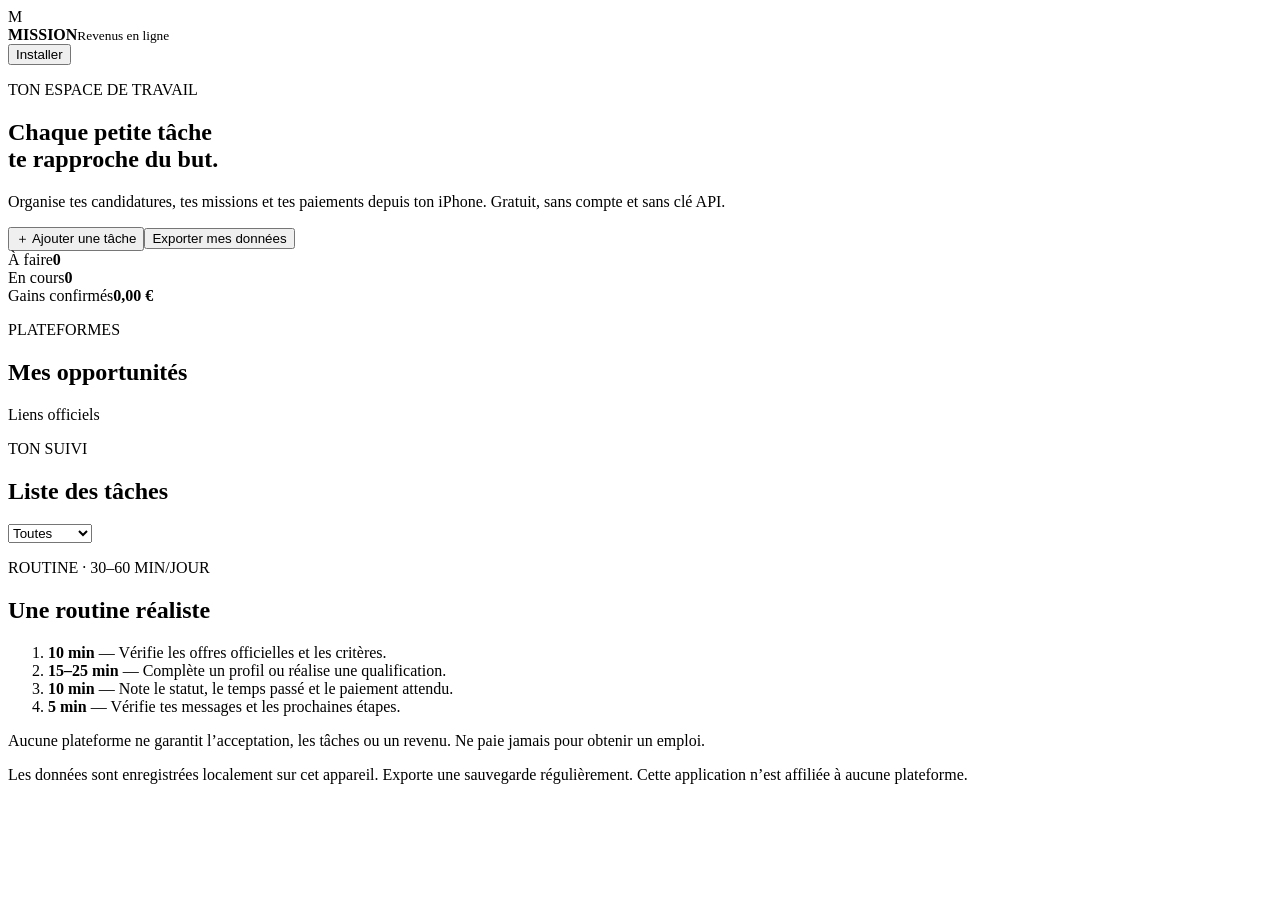
==== index.html @ fc50cc2f "Add Mission app: index.html" ====
<!doctype html><html lang="fr"><head><meta charset="utf-8"><meta name="viewport" content="width=device-width,initial-scale=1,viewport-fit=cover"><meta name="theme-color" content="#10131d"><link rel="manifest" href="manifest.json"><link rel="icon" href="icon.svg"><title>Mission — Revenus en ligne</title><link rel="stylesheet" href="style.css"></head><body><header class="top"><div class="brand"><div class="logo">M</div><div><strong>MISSION</strong><small>Revenus en ligne</small></div></div><button id="installBtn" class="quiet hidden">Installer</button></header><main><section class="hero"><p class="eyebrow">TON ESPACE DE TRAVAIL</p><h1>Chaque petite tâche<br><span>te rapproche du but.</span></h1><p class="muted">Organise tes candidatures, tes missions et tes paiements depuis ton iPhone. Gratuit, sans compte et sans clé API.</p><div class="hero-actions"><button id="addTaskBtn" class="primary">＋ Ajouter une tâche</button><button id="exportBtn" class="secondary">Exporter mes données</button></div></section><section class="stats"><div class="stat"><span>À faire</span><b id="todoCount">0</b></div><div class="stat"><span>En cours</span><b id="doingCount">0</b></div><div class="stat"><span>Gains confirmés</span><b id="earned">0,00 €</b></div></section><section class="section"><div class="section-head"><div><p class="eyebrow">PLATEFORMES</p><h2>Mes opportunités</h2></div><span class="pill">Liens officiels</span></div><div id="platforms" class="platforms"></div></section><section class="section"><div class="section-head"><div><p class="eyebrow">TON SUIVI</p><h2>Liste des tâches</h2></div><select id="filter"><option value="all">Toutes</option><option value="todo">À faire</option><option value="doing">En cours</option><option value="done">Terminées</option></select></div><div id="tasks" class="tasks"></div></section><section class="section tips"><p class="eyebrow">ROUTINE · 30–60 MIN/JOUR</p><h2>Une routine réaliste</h2><ol><li><b>10 min</b> — Vérifie les offres officielles et les critères.</li><li><b>15–25 min</b> — Complète un profil ou réalise une qualification.</li><li><b>10 min</b> — Note le statut, le temps passé et le paiement attendu.</li><li><b>5 min</b> — Vérifie tes messages et les prochaines étapes.</li></ol><p class="warning">Aucune plateforme ne garantit l’acceptation, les tâches ou un revenu. Ne paie jamais pour obtenir un emploi.</p></section><footer>Les données sont enregistrées localement sur cet appareil. Exporte une sauvegarde régulièrement. Cette application n’est affiliée à aucune plateforme.</footer></main><dialog id="taskDialog"><form id="taskForm"><div class="dialog-head"><h2 id="dialogTitle">Nouvelle tâche</h2><button type="button" class="close" id="closeDialog">✕</button></div><label>Nom de la tâche<input id="taskTitle" required maxlength="100" placeholder="Ex. Terminer le test de qualification"></label><label>Plateforme<select id="taskPlatform"></select></label><label>Statut<select id="taskStatus"><option value="todo">À faire</option><option value="doing">En cours</option><option value="done">Terminée</option></select></label><div class="form-row"><label>Gain (€)<input id="taskAmount" type="number" min="0" step="0.01" value="0"></label><label>Temps prévu (min)<input id="taskMinutes" type="number" min="0" step="5" value="15"></label></div><label>Notes<input id="taskNotes" maxlength="500" placeholder="Conditions, date, prochaine étape…"></label><button class="primary full" type="submit">Enregistrer</button></form></dialog><script src="app.js"></script></body></html>
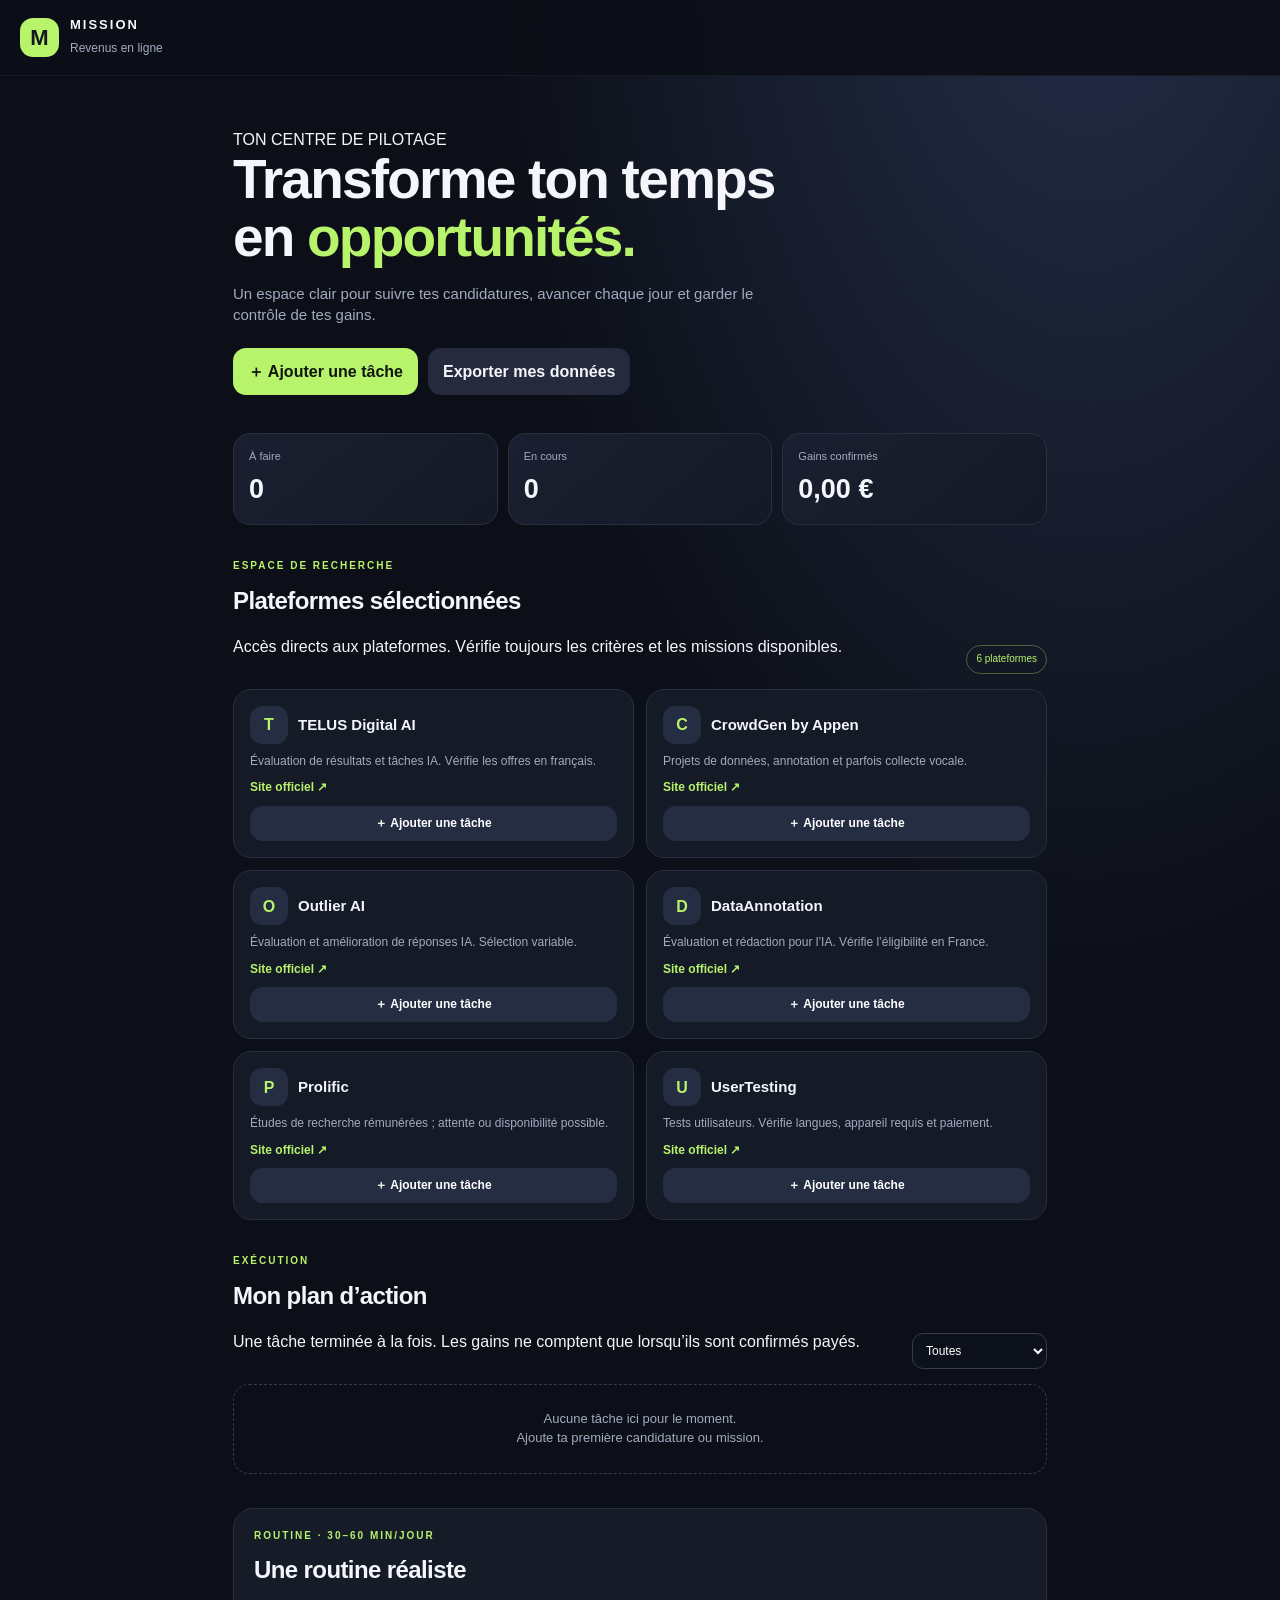
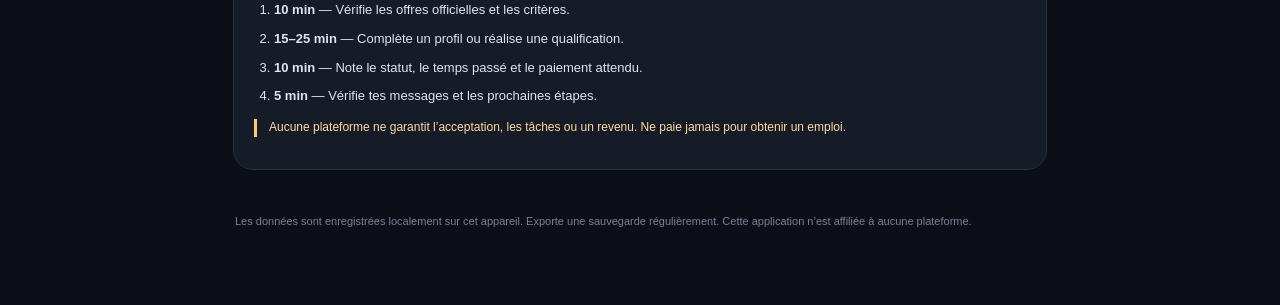
==== commit 59ca3d68: "Polish mobile app structure and iPhone metadata" ====
--- a/index.html
+++ b/index.html
@@ -1 +1 @@
-<!doctype html><html lang="fr"><head><meta charset="utf-8"><meta name="viewport" content="width=device-width,initial-scale=1,viewport-fit=cover"><meta name="theme-color" content="#10131d"><link rel="manifest" href="manifest.json"><link rel="icon" href="icon.svg"><title>Mission — Revenus en ligne</title><link rel="stylesheet" href="style.css"></head><body><header class="top"><div class="brand"><div class="logo">M</div><div><strong>MISSION</strong><small>Revenus en ligne</small></div></div><button id="installBtn" class="quiet hidden">Installer</button></header><main><section class="hero"><p class="eyebrow">TON ESPACE DE TRAVAIL</p><h1>Chaque petite tâche<br><span>te rapproche du but.</span></h1><p class="muted">Organise tes candidatures, tes missions et tes paiements depuis ton iPhone. Gratuit, sans compte et sans clé API.</p><div class="hero-actions"><button id="addTaskBtn" class="primary">＋ Ajouter une tâche</button><button id="exportBtn" class="secondary">Exporter mes données</button></div></section><section class="stats"><div class="stat"><span>À faire</span><b id="todoCount">0</b></div><div class="stat"><span>En cours</span><b id="doingCount">0</b></div><div class="stat"><span>Gains confirmés</span><b id="earned">0,00 €</b></div></section><section class="section"><div class="section-head"><div><p class="eyebrow">PLATEFORMES</p><h2>Mes opportunités</h2></div><span class="pill">Liens officiels</span></div><div id="platforms" class="platforms"></div></section><section class="section"><div class="section-head"><div><p class="eyebrow">TON SUIVI</p><h2>Liste des tâches</h2></div><select id="filter"><option value="all">Toutes</option><option value="todo">À faire</option><option value="doing">En cours</option><option value="done">Terminées</option></select></div><div id="tasks" class="tasks"></div></section><section class="section tips"><p class="eyebrow">ROUTINE · 30–60 MIN/JOUR</p><h2>Une routine réaliste</h2><ol><li><b>10 min</b> — Vérifie les offres officielles et les critères.</li><li><b>15–25 min</b> — Complète un profil ou réalise une qualification.</li><li><b>10 min</b> — Note le statut, le temps passé et le paiement attendu.</li><li><b>5 min</b> — Vérifie tes messages et les prochaines étapes.</li></ol><p class="warning">Aucune plateforme ne garantit l’acceptation, les tâches ou un revenu. Ne paie jamais pour obtenir un emploi.</p></section><footer>Les données sont enregistrées localement sur cet appareil. Exporte une sauvegarde régulièrement. Cette application n’est affiliée à aucune plateforme.</footer></main><dialog id="taskDialog"><form id="taskForm"><div class="dialog-head"><h2 id="dialogTitle">Nouvelle tâche</h2><button type="button" class="close" id="closeDialog">✕</button></div><label>Nom de la tâche<input id="taskTitle" required maxlength="100" placeholder="Ex. Terminer le test de qualification"></label><label>Plateforme<select id="taskPlatform"></select></label><label>Statut<select id="taskStatus"><option value="todo">À faire</option><option value="doing">En cours</option><option value="done">Terminée</option></select></label><div class="form-row"><label>Gain (€)<input id="taskAmount" type="number" min="0" step="0.01" value="0"></label><label>Temps prévu (min)<input id="taskMinutes" type="number" min="0" step="5" value="15"></label></div><label>Notes<input id="taskNotes" maxlength="500" placeholder="Conditions, date, prochaine étape…"></label><button class="primary full" type="submit">Enregistrer</button></form></dialog><script src="app.js"></script></body></html>+<!doctype html><html lang="fr"><head><meta charset="utf-8"><meta name="viewport" content="width=device-width,initial-scale=1,viewport-fit=cover"><meta name="theme-color" content="#0b0d12"><meta name="apple-mobile-web-app-capable" content="yes"><meta name="apple-mobile-web-app-status-bar-style" content="black-translucent"><link rel="manifest" href="manifest.json"><link rel="icon" href="icon.svg"><title>Mission — Revenus en ligne</title><link rel="stylesheet" href="style.css"></head><body><header class="top"><div class="brand"><div class="logo">M</div><div><strong>MISSION</strong><small>Revenus en ligne</small></div></div><button id="installBtn" class="quiet hidden">Installer</button></header><main><section class="hero"><div class="hero-kicker"><span class="live-dot"></span> TON CENTRE DE PILOTAGE <span class="hero-date" id="todayLabel"></span></div><h1>Transforme ton temps<br>en <span>opportunités.</span></h1><p class="muted">Un espace clair pour suivre tes candidatures, avancer chaque jour et garder le contrôle de tes gains.</p><div class="hero-actions"><button id="addTaskBtn" class="primary">＋ Ajouter une tâche</button><button id="exportBtn" class="secondary">Exporter mes données</button></div></section><section class="stats"><div class="stat"><span>À faire</span><b id="todoCount">0</b></div><div class="stat"><span>En cours</span><b id="doingCount">0</b></div><div class="stat"><span>Gains confirmés</span><b id="earned">0,00 €</b></div></section><section class="section"><div class="section-head"><div><p class="eyebrow">ESPACE DE RECHERCHE</p><h2>Plateformes sélectionnées</h2><p class="section-sub">Accès directs aux plateformes. Vérifie toujours les critères et les missions disponibles.</p></div><span class="pill">6 plateformes</span></div><div id="platforms" class="platforms"></div></section><section class="section"><div class="section-head"><div><p class="eyebrow">EXÉCUTION</p><h2>Mon plan d’action</h2><p class="section-sub">Une tâche terminée à la fois. Les gains ne comptent que lorsqu’ils sont confirmés payés.</p></div><select id="filter"><option value="all">Toutes</option><option value="todo">À faire</option><option value="doing">En cours</option><option value="done">Terminées</option></select></div><div id="tasks" class="tasks"></div></section><section class="section tips"><p class="eyebrow">ROUTINE · 30–60 MIN/JOUR</p><h2>Une routine réaliste</h2><ol><li><b>10 min</b> — Vérifie les offres officielles et les critères.</li><li><b>15–25 min</b> — Complète un profil ou réalise une qualification.</li><li><b>10 min</b> — Note le statut, le temps passé et le paiement attendu.</li><li><b>5 min</b> — Vérifie tes messages et les prochaines étapes.</li></ol><p class="warning">Aucune plateforme ne garantit l’acceptation, les tâches ou un revenu. Ne paie jamais pour obtenir un emploi.</p></section><footer>Les données sont enregistrées localement sur cet appareil. Exporte une sauvegarde régulièrement. Cette application n’est affiliée à aucune plateforme.</footer></main><dialog id="taskDialog"><form id="taskForm"><div class="dialog-head"><h2 id="dialogTitle">Nouvelle tâche</h2><button type="button" class="close" id="closeDialog">✕</button></div><label>Nom de la tâche<input id="taskTitle" required maxlength="100" placeholder="Ex. Terminer le test de qualification"></label><label>Plateforme<select id="taskPlatform"></select></label><label>Statut<select id="taskStatus"><option value="todo">À faire</option><option value="doing">En cours</option><option value="done">Terminée</option></select></label><div class="form-row"><label>Gain (€)<input id="taskAmount" type="number" min="0" step="0.01" value="0"></label><label>Temps prévu (min)<input id="taskMinutes" type="number" min="0" step="5" value="15"></label></div><label>Notes<input id="taskNotes" maxlength="500" placeholder="Conditions, date, prochaine étape…"></label><button class="primary full" type="submit">Enregistrer</button></form></dialog><script src="app.js"></script></body></html>
--- a/style.css
+++ b/style.css
@@ -0,0 +1 @@
+:root{color-scheme:dark;--bg:#0c0f17;--panel:#151a27;--line:#292f41;--text:#f4f6fb;--muted:#a2abc0;--accent:#b7f36b}*{box-sizing:border-box}body{margin:0;background:radial-gradient(ellipse at 85% -10%,#25304b 0,transparent 40%),var(--bg);font-family:-apple-system,BlinkMacSystemFont,"Segoe UI",sans-serif;color:var(--text);line-height:1.45}.top{min-height:76px;padding:env(safe-area-inset-top) 20px 0;display:flex;align-items:center;justify-content:space-between;border-bottom:1px solid #ffffff0d;position:sticky;top:0;background:#0c0f17ed;backdrop-filter:blur(18px);z-index:3}.brand{display:flex;gap:11px;align-items:center}.logo{width:39px;height:39px;border-radius:13px;background:var(--accent);color:#131820;display:grid;place-items:center;font-weight:900;font-size:22px}.brand strong{letter-spacing:2px;font-size:13px;display:block}.brand small{color:var(--muted);font-size:12px}.hidden{display:none!important}main{max-width:850px;margin:auto;padding:24px 18px 50px}.hero{padding:28px 0 22px}.eyebrow{font-size:10px;font-weight:800;letter-spacing:2px;color:var(--accent);margin:0 0 10px}.hero h1{font-size:clamp(34px,8vw,55px);line-height:1.05;letter-spacing:-1.8px;margin:0 0 16px}.hero h1 span{color:var(--accent)}.muted{color:var(--muted);max-width:560px;font-size:15px}.hero-actions{display:flex;flex-wrap:wrap;gap:10px;margin-top:22px}button,select,input{font:inherit}button{border:0;border-radius:13px;padding:12px 15px;font-weight:750;cursor:pointer}.primary{background:var(--accent);color:#11160e}.secondary,.quiet{background:#252b3c;color:var(--text)}.quiet{padding:9px 12px}.stats{display:grid;grid-template-columns:repeat(3,minmax(0,1fr));gap:10px;margin:16px 0 34px}.stat{background:linear-gradient(140deg,#1a2030,#141925);border:1px solid var(--line);padding:15px;border-radius:17px;min-width:0}.stat span{display:block;color:var(--muted);font-size:11px}.stat b{display:block;font-size:clamp(19px,4.7vw,27px);margin-top:5px;overflow-wrap:anywhere}.section{margin:34px 0}.section-head{display:flex;justify-content:space-between;align-items:end;gap:12px;margin-bottom:15px}.section h2{font-size:24px;letter-spacing:-.6px;margin:0}.pill{font-size:10px;color:var(--accent);border:1px solid #b7f36b55;padding:6px 9px;border-radius:30px;white-space:nowrap}.platforms{display:grid;grid-template-columns:repeat(2,minmax(0,1fr));gap:12px}.platform{background:var(--panel);border:1px solid var(--line);border-radius:18px;padding:16px;display:flex;flex-direction:column;gap:9px}.p-top{display:flex;align-items:center;gap:10px}.p-icon{width:38px;height:38px;display:grid;place-items:center;border-radius:12px;background:#242d42;font-weight:900;color:var(--accent)}.platform h3{font-size:15px;margin:0}.platform p{font-size:12px;color:var(--muted);margin:0;flex:1}.platform a{color:var(--accent);font-size:12px;font-weight:750;text-decoration:none}.platform button{padding:9px;font-size:12px;background:#242d42;color:#fff}.tasks{display:grid;gap:10px}.task{padding:15px;background:var(--panel);border:1px solid var(--line);border-radius:16px}.task-top{display:flex;justify-content:space-between;gap:10px}.task h3{font-size:15px;margin:0 0 6px}.task p{font-size:12px;color:var(--muted);white-space:pre-wrap;overflow-wrap:anywhere;margin:5px 0}.status{font-size:10px;border-radius:20px;padding:5px 8px;height:max-content;white-space:nowrap;background:#2b3040;color:#c7d0e8}.task-actions{display:flex;gap:7px;flex-wrap:wrap;margin-top:12px}.task-actions button{font-size:11px;padding:8px 10px;background:#282f42;color:white}.task-actions .delete{color:#ffb3b3}.empty{padding:25px;text-align:center;color:var(--muted);border:1px dashed #353d52;border-radius:16px;font-size:13px}.tips{background:#151c28;border:1px solid var(--line);padding:20px;border-radius:20px}.tips ol{padding-left:20px;color:#dfe4f1;font-size:13px}.tips li{margin:10px 0}.warning{border-left:3px solid #ffca76;padding-left:12px;color:#ffdaa1;font-size:12px}footer{color:#778197;font-size:11px;padding:10px 2px 25px}dialog{background:#151a27;color:var(--text);border:1px solid var(--line);border-radius:22px;padding:22px;width:calc(100% - 28px);max-width:500px;max-height:90vh;overflow:auto}dialog::backdrop{background:#05070bd9;backdrop-filter:blur(5px)}.dialog-head{display:flex;justify-content:space-between;align-items:center;margin-bottom:15px}.dialog-head h2{margin:0;font-size:23px}.close{background:#252b3c;color:white;padding:8px 11px}label{display:block;font-size:12px;color:#b7c0d2;margin:13px 0}input,select{display:block;width:100%;margin-top:7px;padding:12px;border-radius:11px;background:#0d111b;border:1px solid #343c50;color:white;outline:none}input:focus,select:focus{border-color:var(--accent)}.form-row{display:grid;grid-template-columns:1fr 1fr;gap:10px}.full{width:100%;margin-top:10px}#filter{max-width:135px;padding:9px;font-size:12px}@media(max-width:420px){main{padding:16px 14px 40px}.hero{padding-top:24px}.stats{gap:7px}.stat{padding:12px 10px}.platforms{grid-template-columns:1fr}.section-head{align-items:center}.pill{font-size:9px}.hero-actions button{flex:1}.form-row{grid-template-columns:1fr 1fr}}
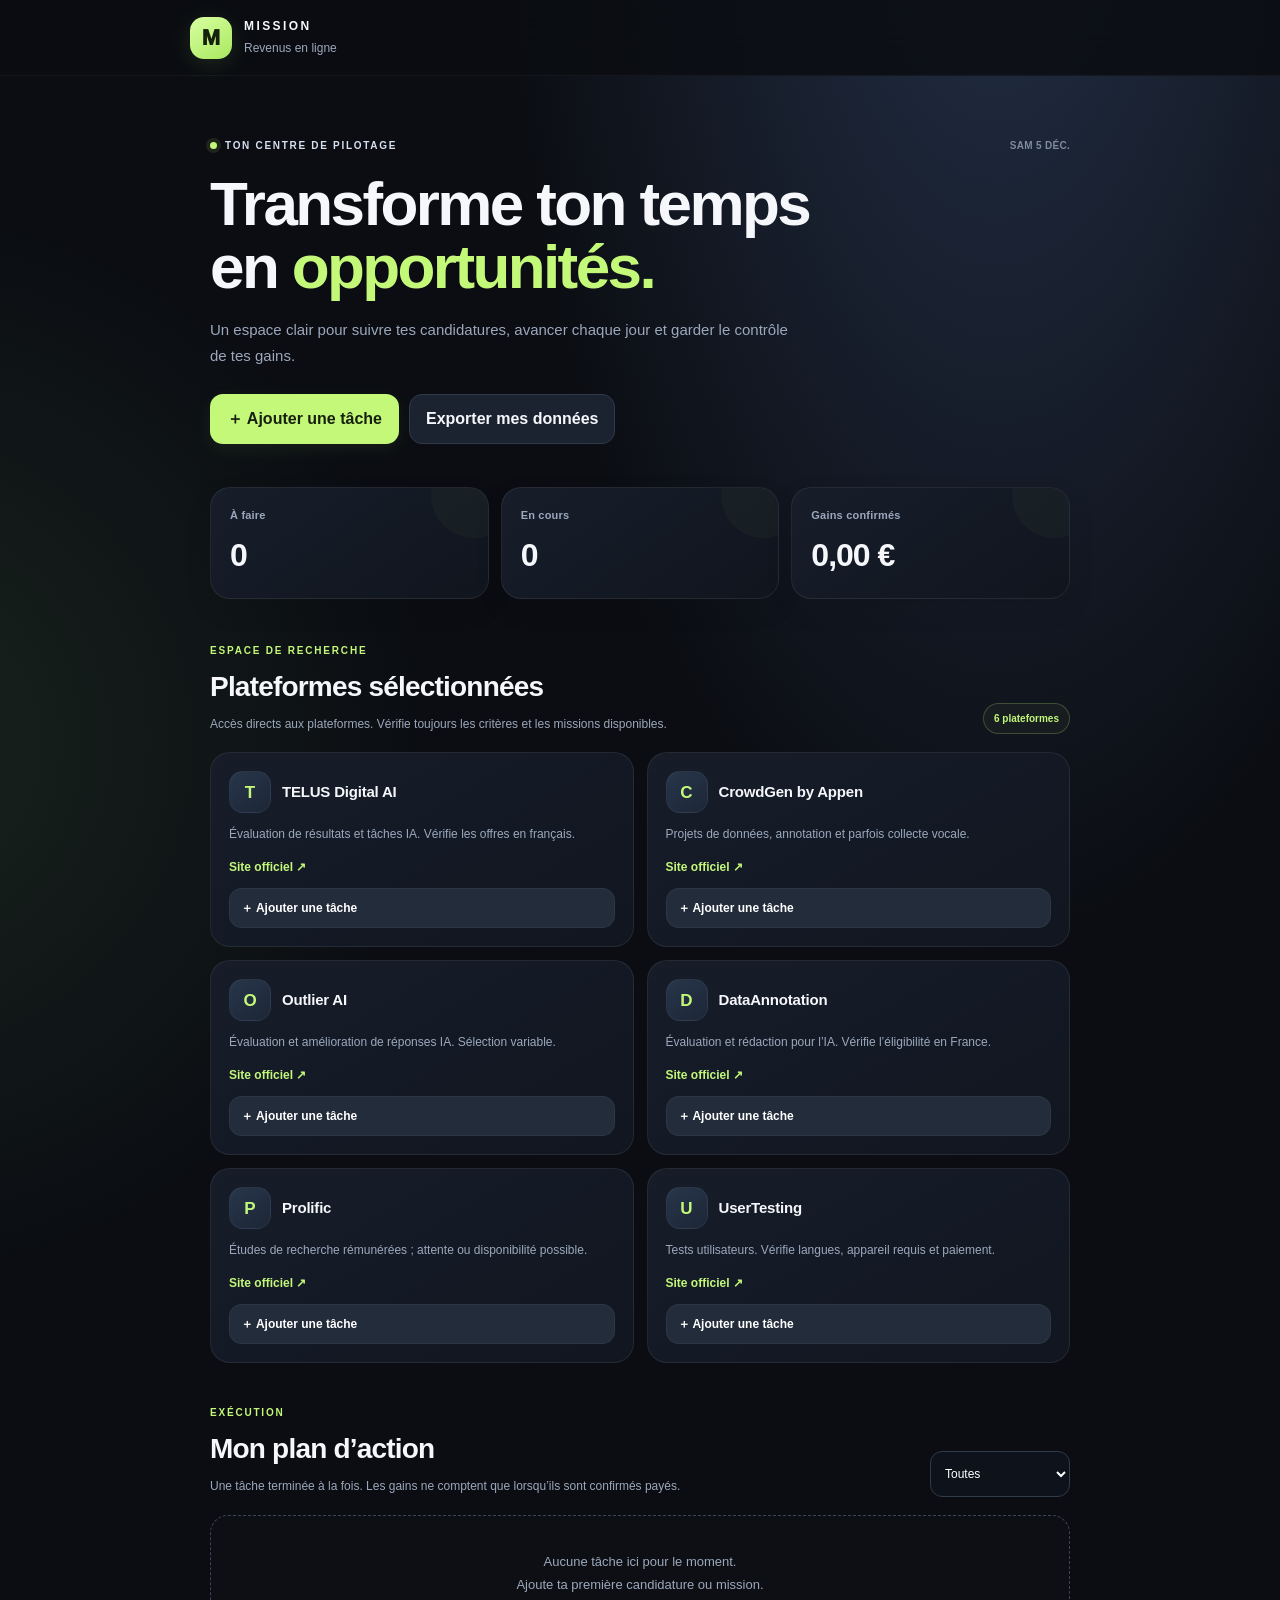
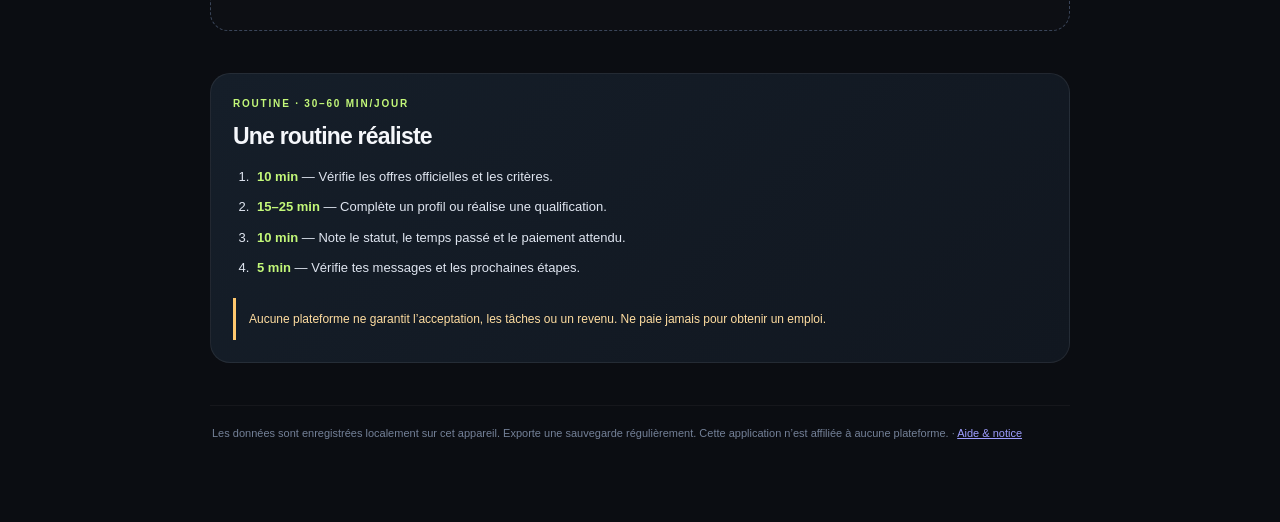
==== commit a9d3000f: "feat: link in-app help page" ====
--- a/index.html
+++ b/index.html
@@ -1 +1 @@
-<!doctype html><html lang="fr"><head><meta charset="utf-8"><meta name="viewport" content="width=device-width,initial-scale=1,viewport-fit=cover"><meta name="theme-color" content="#0b0d12"><meta name="apple-mobile-web-app-capable" content="yes"><meta name="apple-mobile-web-app-status-bar-style" content="black-translucent"><link rel="manifest" href="manifest.json"><link rel="icon" href="icon.svg"><title>Mission — Revenus en ligne</title><link rel="stylesheet" href="style.css"></head><body><header class="top"><div class="brand"><div class="logo">M</div><div><strong>MISSION</strong><small>Revenus en ligne</small></div></div><button id="installBtn" class="quiet hidden">Installer</button></header><main><section class="hero"><div class="hero-kicker"><span class="live-dot"></span> TON CENTRE DE PILOTAGE <span class="hero-date" id="todayLabel"></span></div><h1>Transforme ton temps<br>en <span>opportunités.</span></h1><p class="muted">Un espace clair pour suivre tes candidatures, avancer chaque jour et garder le contrôle de tes gains.</p><div class="hero-actions"><button id="addTaskBtn" class="primary">＋ Ajouter une tâche</button><button id="exportBtn" class="secondary">Exporter mes données</button></div></section><section class="stats"><div class="stat"><span>À faire</span><b id="todoCount">0</b></div><div class="stat"><span>En cours</span><b id="doingCount">0</b></div><div class="stat"><span>Gains confirmés</span><b id="earned">0,00 €</b></div></section><section class="section"><div class="section-head"><div><p class="eyebrow">ESPACE DE RECHERCHE</p><h2>Plateformes sélectionnées</h2><p class="section-sub">Accès directs aux plateformes. Vérifie toujours les critères et les missions disponibles.</p></div><span class="pill">6 plateformes</span></div><div id="platforms" class="platforms"></div></section><section class="section"><div class="section-head"><div><p class="eyebrow">EXÉCUTION</p><h2>Mon plan d’action</h2><p class="section-sub">Une tâche terminée à la fois. Les gains ne comptent que lorsqu’ils sont confirmés payés.</p></div><select id="filter"><option value="all">Toutes</option><option value="todo">À faire</option><option value="doing">En cours</option><option value="done">Terminées</option></select></div><div id="tasks" class="tasks"></div></section><section class="section tips"><p class="eyebrow">ROUTINE · 30–60 MIN/JOUR</p><h2>Une routine réaliste</h2><ol><li><b>10 min</b> — Vérifie les offres officielles et les critères.</li><li><b>15–25 min</b> — Complète un profil ou réalise une qualification.</li><li><b>10 min</b> — Note le statut, le temps passé et le paiement attendu.</li><li><b>5 min</b> — Vérifie tes messages et les prochaines étapes.</li></ol><p class="warning">Aucune plateforme ne garantit l’acceptation, les tâches ou un revenu. Ne paie jamais pour obtenir un emploi.</p></section><footer>Les données sont enregistrées localement sur cet appareil. Exporte une sauvegarde régulièrement. Cette application n’est affiliée à aucune plateforme.</footer></main><dialog id="taskDialog"><form id="taskForm"><div class="dialog-head"><h2 id="dialogTitle">Nouvelle tâche</h2><button type="button" class="close" id="closeDialog">✕</button></div><label>Nom de la tâche<input id="taskTitle" required maxlength="100" placeholder="Ex. Terminer le test de qualification"></label><label>Plateforme<select id="taskPlatform"></select></label><label>Statut<select id="taskStatus"><option value="todo">À faire</option><option value="doing">En cours</option><option value="done">Terminée</option></select></label><div class="form-row"><label>Gain (€)<input id="taskAmount" type="number" min="0" step="0.01" value="0"></label><label>Temps prévu (min)<input id="taskMinutes" type="number" min="0" step="5" value="15"></label></div><label>Notes<input id="taskNotes" maxlength="500" placeholder="Conditions, date, prochaine étape…"></label><button class="primary full" type="submit">Enregistrer</button></form></dialog><script src="app.js"></script></body></html>+<!doctype html><html lang="fr"><head><meta charset="utf-8"><meta name="viewport" content="width=device-width,initial-scale=1,viewport-fit=cover"><meta name="theme-color" content="#0b0d12"><meta name="apple-mobile-web-app-capable" content="yes"><meta name="apple-mobile-web-app-status-bar-style" content="black-translucent"><link rel="manifest" href="manifest.json"><link rel="icon" href="icon.svg"><title>Mission — Revenus en ligne</title><link rel="stylesheet" href="style.css"></head><body><header class="top"><div class="brand"><div class="logo">M</div><div><strong>MISSION</strong><small>Revenus en ligne</small></div></div><button id="installBtn" class="quiet hidden">Installer</button></header><main><section class="hero"><div class="hero-kicker"><span class="live-dot"></span> TON CENTRE DE PILOTAGE <span class="hero-date" id="todayLabel"></span></div><h1>Transforme ton temps<br>en <span>opportunités.</span></h1><p class="muted">Un espace clair pour suivre tes candidatures, avancer chaque jour et garder le contrôle de tes gains.</p><div class="hero-actions"><button id="addTaskBtn" class="primary">＋ Ajouter une tâche</button><button id="exportBtn" class="secondary">Exporter mes données</button></div></section><section class="stats"><div class="stat"><span>À faire</span><b id="todoCount">0</b></div><div class="stat"><span>En cours</span><b id="doingCount">0</b></div><div class="stat"><span>Gains confirmés</span><b id="earned">0,00 €</b></div></section><section class="section"><div class="section-head"><div><p class="eyebrow">ESPACE DE RECHERCHE</p><h2>Plateformes sélectionnées</h2><p class="section-sub">Accès directs aux plateformes. Vérifie toujours les critères et les missions disponibles.</p></div><span class="pill">6 plateformes</span></div><div id="platforms" class="platforms"></div></section><section class="section"><div class="section-head"><div><p class="eyebrow">EXÉCUTION</p><h2>Mon plan d’action</h2><p class="section-sub">Une tâche terminée à la fois. Les gains ne comptent que lorsqu’ils sont confirmés payés.</p></div><select id="filter"><option value="all">Toutes</option><option value="todo">À faire</option><option value="doing">En cours</option><option value="done">Terminées</option></select></div><div id="tasks" class="tasks"></div></section><section class="section tips"><p class="eyebrow">ROUTINE · 30–60 MIN/JOUR</p><h2>Une routine réaliste</h2><ol><li><b>10 min</b> — Vérifie les offres officielles et les critères.</li><li><b>15–25 min</b> — Complète un profil ou réalise une qualification.</li><li><b>10 min</b> — Note le statut, le temps passé et le paiement attendu.</li><li><b>5 min</b> — Vérifie tes messages et les prochaines étapes.</li></ol><p class="warning">Aucune plateforme ne garantit l’acceptation, les tâches ou un revenu. Ne paie jamais pour obtenir un emploi.</p></section><footer>Les données sont enregistrées localement sur cet appareil. Exporte une sauvegarde régulièrement. Cette application n’est affiliée à aucune plateforme. · <a href="./aide.html">Aide &amp; notice</a></footer></main><dialog id="taskDialog"><form id="taskForm"><div class="dialog-head"><h2 id="dialogTitle">Nouvelle tâche</h2><button type="button" class="close" id="closeDialog">✕</button></div><label>Nom de la tâche<input id="taskTitle" required maxlength="100" placeholder="Ex. Terminer le test de qualification"></label><label>Plateforme<select id="taskPlatform"></select></label><label>Statut<select id="taskStatus"><option value="todo">À faire</option><option value="doing">En cours</option><option value="done">Terminée</option></select></label><div class="form-row"><label>Gain (€)<input id="taskAmount" type="number" min="0" step="0.01" value="0"></label><label>Temps prévu (min)<input id="taskMinutes" type="number" min="0" step="5" value="15"></label></div><label>Notes<input id="taskNotes" maxlength="500" placeholder="Conditions, date, prochaine étape…"></label><button class="primary full" type="submit">Enregistrer</button></form></dialog><script src="app.js"></script></body></html>
--- a/style.css
+++ b/style.css
@@ -1 +1 @@
-:root{color-scheme:dark;--bg:#0c0f17;--panel:#151a27;--line:#292f41;--text:#f4f6fb;--muted:#a2abc0;--accent:#b7f36b}*{box-sizing:border-box}body{margin:0;background:radial-gradient(ellipse at 85% -10%,#25304b 0,transparent 40%),var(--bg);font-family:-apple-system,BlinkMacSystemFont,"Segoe UI",sans-serif;color:var(--text);line-height:1.45}.top{min-height:76px;padding:env(safe-area-inset-top) 20px 0;display:flex;align-items:center;justify-content:space-between;border-bottom:1px solid #ffffff0d;position:sticky;top:0;background:#0c0f17ed;backdrop-filter:blur(18px);z-index:3}.brand{display:flex;gap:11px;align-items:center}.logo{width:39px;height:39px;border-radius:13px;background:var(--accent);color:#131820;display:grid;place-items:center;font-weight:900;font-size:22px}.brand strong{letter-spacing:2px;font-size:13px;display:block}.brand small{color:var(--muted);font-size:12px}.hidden{display:none!important}main{max-width:850px;margin:auto;padding:24px 18px 50px}.hero{padding:28px 0 22px}.eyebrow{font-size:10px;font-weight:800;letter-spacing:2px;color:var(--accent);margin:0 0 10px}.hero h1{font-size:clamp(34px,8vw,55px);line-height:1.05;letter-spacing:-1.8px;margin:0 0 16px}.hero h1 span{color:var(--accent)}.muted{color:var(--muted);max-width:560px;font-size:15px}.hero-actions{display:flex;flex-wrap:wrap;gap:10px;margin-top:22px}button,select,input{font:inherit}button{border:0;border-radius:13px;padding:12px 15px;font-weight:750;cursor:pointer}.primary{background:var(--accent);color:#11160e}.secondary,.quiet{background:#252b3c;color:var(--text)}.quiet{padding:9px 12px}.stats{display:grid;grid-template-columns:repeat(3,minmax(0,1fr));gap:10px;margin:16px 0 34px}.stat{background:linear-gradient(140deg,#1a2030,#141925);border:1px solid var(--line);padding:15px;border-radius:17px;min-width:0}.stat span{display:block;color:var(--muted);font-size:11px}.stat b{display:block;font-size:clamp(19px,4.7vw,27px);margin-top:5px;overflow-wrap:anywhere}.section{margin:34px 0}.section-head{display:flex;justify-content:space-between;align-items:end;gap:12px;margin-bottom:15px}.section h2{font-size:24px;letter-spacing:-.6px;margin:0}.pill{font-size:10px;color:var(--accent);border:1px solid #b7f36b55;padding:6px 9px;border-radius:30px;white-space:nowrap}.platforms{display:grid;grid-template-columns:repeat(2,minmax(0,1fr));gap:12px}.platform{background:var(--panel);border:1px solid var(--line);border-radius:18px;padding:16px;display:flex;flex-direction:column;gap:9px}.p-top{display:flex;align-items:center;gap:10px}.p-icon{width:38px;height:38px;display:grid;place-items:center;border-radius:12px;background:#242d42;font-weight:900;color:var(--accent)}.platform h3{font-size:15px;margin:0}.platform p{font-size:12px;color:var(--muted);margin:0;flex:1}.platform a{color:var(--accent);font-size:12px;font-weight:750;text-decoration:none}.platform button{padding:9px;font-size:12px;background:#242d42;color:#fff}.tasks{display:grid;gap:10px}.task{padding:15px;background:var(--panel);border:1px solid var(--line);border-radius:16px}.task-top{display:flex;justify-content:space-between;gap:10px}.task h3{font-size:15px;margin:0 0 6px}.task p{font-size:12px;color:var(--muted);white-space:pre-wrap;overflow-wrap:anywhere;margin:5px 0}.status{font-size:10px;border-radius:20px;padding:5px 8px;height:max-content;white-space:nowrap;background:#2b3040;color:#c7d0e8}.task-actions{display:flex;gap:7px;flex-wrap:wrap;margin-top:12px}.task-actions button{font-size:11px;padding:8px 10px;background:#282f42;color:white}.task-actions .delete{color:#ffb3b3}.empty{padding:25px;text-align:center;color:var(--muted);border:1px dashed #353d52;border-radius:16px;font-size:13px}.tips{background:#151c28;border:1px solid var(--line);padding:20px;border-radius:20px}.tips ol{padding-left:20px;color:#dfe4f1;font-size:13px}.tips li{margin:10px 0}.warning{border-left:3px solid #ffca76;padding-left:12px;color:#ffdaa1;font-size:12px}footer{color:#778197;font-size:11px;padding:10px 2px 25px}dialog{background:#151a27;color:var(--text);border:1px solid var(--line);border-radius:22px;padding:22px;width:calc(100% - 28px);max-width:500px;max-height:90vh;overflow:auto}dialog::backdrop{background:#05070bd9;backdrop-filter:blur(5px)}.dialog-head{display:flex;justify-content:space-between;align-items:center;margin-bottom:15px}.dialog-head h2{margin:0;font-size:23px}.close{background:#252b3c;color:white;padding:8px 11px}label{display:block;font-size:12px;color:#b7c0d2;margin:13px 0}input,select{display:block;width:100%;margin-top:7px;padding:12px;border-radius:11px;background:#0d111b;border:1px solid #343c50;color:white;outline:none}input:focus,select:focus{border-color:var(--accent)}.form-row{display:grid;grid-template-columns:1fr 1fr;gap:10px}.full{width:100%;margin-top:10px}#filter{max-width:135px;padding:9px;font-size:12px}@media(max-width:420px){main{padding:16px 14px 40px}.hero{padding-top:24px}.stats{gap:7px}.stat{padding:12px 10px}.platforms{grid-template-columns:1fr}.section-head{align-items:center}.pill{font-size:9px}.hero-actions button{flex:1}.form-row{grid-template-columns:1fr 1fr}}+:root{color-scheme:dark;--bg:#0b0d12;--panel:#121720;--panel2:#171e2b;--line:#252e3d;--text:#f5f7fb;--muted:#9ba8bc;--accent:#c3f879;--accent-ink:#17200e;--blue:#8ca7ff;--radius:20px}*{box-sizing:border-box}html{scroll-behavior:smooth}body{margin:0;background:radial-gradient(ellipse at 78% -12%,#25324a 0,transparent 36%),radial-gradient(ellipse at -10% 35%,#18241e 0,transparent 28%),var(--bg);font-family:-apple-system,BlinkMacSystemFont,"SF Pro Display","Segoe UI",sans-serif;color:var(--text);line-height:1.5;-webkit-font-smoothing:antialiased}.top{min-height:76px;padding:env(safe-area-inset-top) max(20px,calc((100vw - 900px)/2)) 0;display:flex;align-items:center;justify-content:space-between;border-bottom:1px solid #ffffff0c;position:sticky;top:0;background:#0b0d12dc;backdrop-filter:blur(22px);-webkit-backdrop-filter:blur(22px);z-index:5}.brand{display:flex;gap:12px;align-items:center}.logo{width:42px;height:42px;border-radius:14px;background:linear-gradient(145deg,#d8ffa1,#a8e85e);color:#15200d;display:grid;place-items:center;font-weight:950;font-size:22px;box-shadow:0 5px 24px #b7f36b20}.brand strong{letter-spacing:2.4px;font-size:12px;display:block}.brand small{color:var(--muted);font-size:12px}.hidden{display:none!important}main{max-width:900px;margin:auto;padding:28px 20px 54px}.hero{padding:34px 0 25px}.hero-kicker{display:flex;align-items:center;gap:8px;color:#d6e0f0;font-size:10px;font-weight:800;letter-spacing:1.7px;margin-bottom:20px}.live-dot{width:7px;height:7px;border-radius:50%;background:var(--accent);box-shadow:0 0 0 4px #c3f8791a}.hero-date{margin-left:auto;color:#7e8ba1;letter-spacing:.3px;font-weight:600}.hero h1{font-size:clamp(38px,8vw,62px);line-height:1.01;letter-spacing:-2.6px;margin:0 0 19px;font-weight:800}.hero h1 span{color:var(--accent)}.muted{color:var(--muted);max-width:590px;font-size:15px;line-height:1.75}.hero-actions{display:flex;flex-wrap:wrap;gap:10px;margin-top:24px}button,select,input{font:inherit}button{border:1px solid transparent;border-radius:13px;padding:12px 16px;font-weight:750;cursor:pointer;transition:transform .16s ease,border-color .16s ease,background .16s ease;min-height:44px}button:active{transform:scale(.98)}button:focus-visible,a:focus-visible,select:focus-visible,input:focus-visible{outline:2px solid var(--accent);outline-offset:3px}.primary{background:var(--accent);color:var(--accent-ink);box-shadow:0 5px 18px #c3f87912}.primary:hover{background:#d2ff9c}.secondary,.quiet{background:#1b2331;border-color:#303a4b;color:var(--text)}.secondary:hover,.quiet:hover{background:#252f40}.quiet{padding:9px 12px}.stats{display:grid;grid-template-columns:repeat(3,minmax(0,1fr));gap:12px;margin:18px 0 44px}.stat{position:relative;overflow:hidden;background:linear-gradient(145deg,#171e2a,#10151e);border:1px solid #ffffff12;padding:19px;border-radius:var(--radius);min-width:0;box-shadow:0 10px 30px #00000012}.stat:after{content:"";position:absolute;right:-28px;top:-35px;width:85px;height:85px;border-radius:50%;background:#c3f87908}.stat span{display:block;color:var(--muted);font-size:11px;font-weight:650;letter-spacing:.2px}.stat b{display:block;font-size:clamp(23px,5vw,32px);letter-spacing:-1px;margin-top:8px;overflow-wrap:anywhere;font-variant-numeric:tabular-nums}.section{margin:42px 0}.section-head{display:flex;justify-content:space-between;align-items:end;gap:14px;margin-bottom:18px}.section .eyebrow{font-size:10px;font-weight:850;letter-spacing:1.8px;color:var(--accent);margin:0 0 8px}.section h2{font-size:clamp(23px,5vw,28px);letter-spacing:-.8px;margin:0;font-weight:760}.section-sub{font-size:12px;line-height:1.6;color:var(--muted);max-width:520px;margin:7px 0 0}.pill{font-size:10px;font-weight:750;color:var(--accent);border:1px solid #c3f87938;background:#c3f8790a;padding:7px 10px;border-radius:30px;white-space:nowrap}.platforms{display:grid;grid-template-columns:repeat(2,minmax(0,1fr));gap:13px}.platform{position:relative;background:linear-gradient(150deg,#161d29,#111620);border:1px solid #ffffff12;border-radius:var(--radius);padding:18px;display:flex;flex-direction:column;gap:12px;min-height:195px;transition:border-color .18s ease,transform .18s ease}.platform:hover{border-color:#c3f87955;transform:translateY(-2px)}.p-top{display:flex;align-items:center;gap:11px}.p-icon{width:42px;height:42px;display:grid;place-items:center;border-radius:14px;background:linear-gradient(145deg,#28364b,#1c2636);border:1px solid #ffffff0d;font-weight:900;color:var(--accent);font-size:17px}.platform h3{font-size:15px;margin:0;letter-spacing:-.2px}.platform p{font-size:12px;color:var(--muted);margin:0;line-height:1.65;flex:1}.platform a{color:var(--accent);font-size:12px;font-weight:800;text-decoration:none;width:max-content}.platform a:hover{text-decoration:underline;text-underline-offset:4px}.platform button{padding:9px 11px;min-height:40px;font-size:12px;background:#222c3b;border-color:#ffffff0d;color:#fff;text-align:left}.platform button:hover{background:#2b3749}.tasks{display:grid;gap:11px}.task{padding:17px;background:linear-gradient(145deg,#151b27,#111620);border:1px solid #ffffff12;border-radius:18px;box-shadow:0 6px 22px #0000000d}.task-top{display:flex;justify-content:space-between;gap:12px}.task h3{font-size:15px;margin:0 0 6px;letter-spacing:-.2px;overflow-wrap:anywhere}.task p{font-size:12px;color:var(--muted);white-space:pre-wrap;overflow-wrap:anywhere;margin:6px 0}.status{font-size:10px;font-weight:750;border-radius:20px;padding:6px 9px;height:max-content;white-space:nowrap;background:#252f40;color:#d2ddf0;border:1px solid #ffffff0c}.task-actions{display:flex;gap:7px;flex-wrap:wrap;margin-top:14px;padding-top:13px;border-top:1px solid #ffffff0c}.task-actions button{font-size:11px;padding:8px 10px;min-height:36px;background:#202a39;border-color:#ffffff0b;color:#e8edf7}.task-actions button:hover{border-color:#c3f87955}.task-actions .delete{color:#ffb5b5}.empty{padding:34px 20px;text-align:center;color:var(--muted);border:1px dashed #3a4559;border-radius:18px;font-size:13px;line-height:1.8;background:#ffffff03}.tips{background:linear-gradient(135deg,#151e29,#111720);border:1px solid #ffffff12;padding:22px;border-radius:var(--radius)}.tips h2{font-size:23px}.tips ol{padding-left:20px;color:#dfe5f0;font-size:13px}.tips li{margin:11px 0;padding-left:4px}.tips li b{color:var(--accent)}.warning{border-left:3px solid #ffc86e;padding:11px 0 11px 13px;color:#ffdda0;font-size:12px;line-height:1.7;margin:20px 0 0}footer{color:#748198;font-size:11px;line-height:1.8;padding:18px 2px 24px;border-top:1px solid #ffffff0b;margin-top:40px}dialog{background:#131a25;color:var(--text);border:1px solid #ffffff1b;border-radius:24px;padding:23px;width:calc(100% - 28px);max-width:500px;max-height:90vh;overflow:auto;box-shadow:0 30px 100px #0009}dialog::backdrop{background:#05070bd9;backdrop-filter:blur(7px)}.dialog-head{display:flex;justify-content:space-between;align-items:center;margin-bottom:18px}.dialog-head h2{margin:0;font-size:24px;letter-spacing:-.7px}.close{background:#252f40;color:white;padding:7px 11px;min-height:40px}label{display:block;font-size:12px;font-weight:650;color:#b7c0d2;margin:14px 0}input,select{display:block;width:100%;margin-top:7px;padding:13px;border-radius:12px;background:#0d121b;border:1px solid #303a4b;color:white;outline:none;min-height:46px}input:focus,select:focus{border-color:var(--accent)}.form-row{display:grid;grid-template-columns:1fr 1fr;gap:11px}.full{width:100%;margin-top:12px}#filter{max-width:140px;padding:10px;font-size:12px}@media(max-width:520px){main{padding:18px 15px 40px}.hero{padding-top:28px}.hero h1{letter-spacing:-1.8px}.hero-date{font-size:9px}.stats{gap:8px;margin:15px 0 36px}.stat{padding:14px 11px;border-radius:16px}.stat span{font-size:10px}.stat b{font-size:clamp(20px,5.4vw,27px)}.platforms{grid-template-columns:1fr}.platform{min-height:0;padding:17px}.section{margin:36px 0}.section-head{align-items:center}.section-sub{max-width:310px}.pill{font-size:9px}.hero-actions button{flex:1}.form-row{grid-template-columns:1fr 1fr}.task-actions button{flex:1 1 auto}}@media(prefers-reduced-motion:reduce){*,*::before,*::after{scroll-behavior:auto!important;transition:none!important;animation:none!important}}
